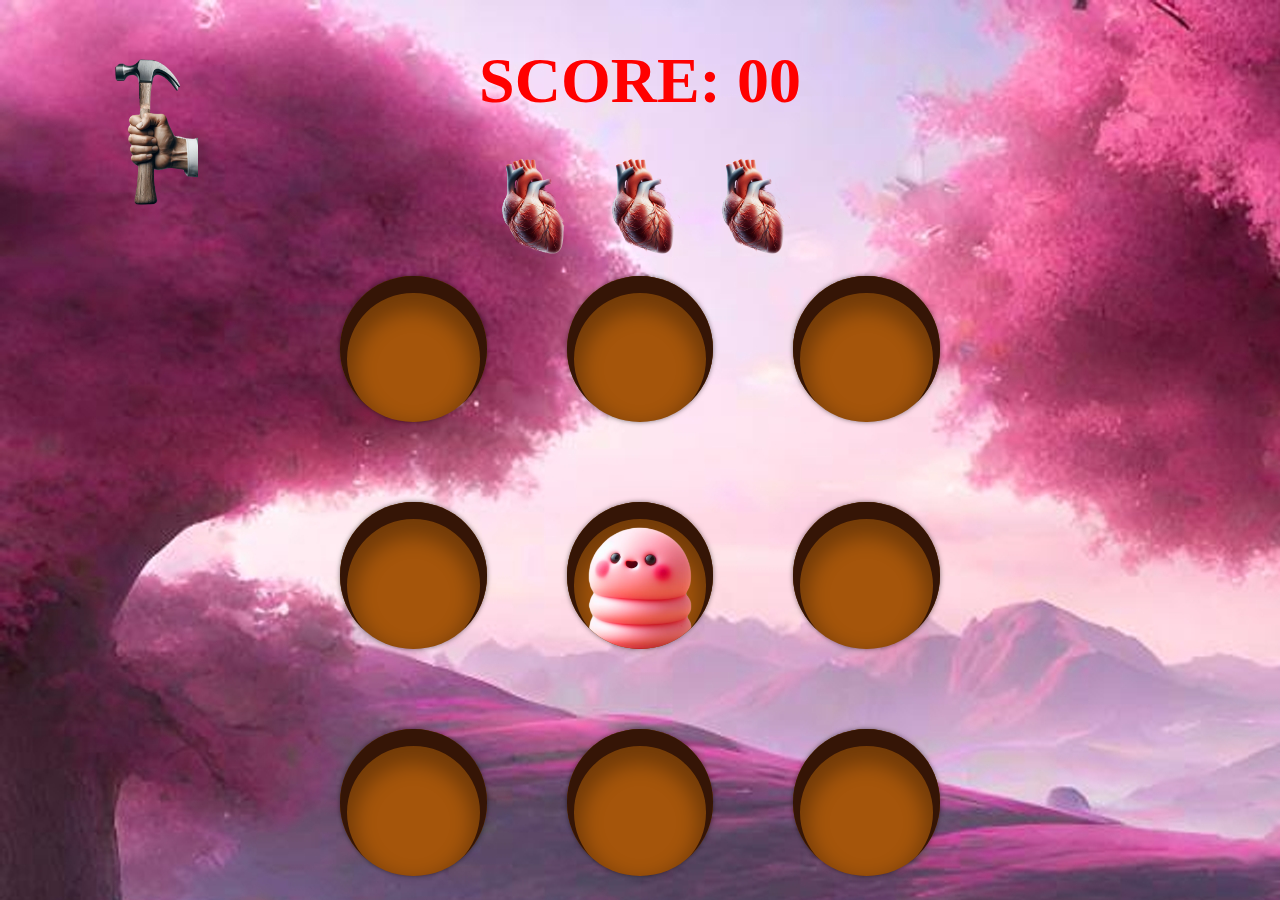
==== index.html @ 669864e5 "Add files via upload" ====
<!DOCTYPE html>
<html lang="en">
<head>
    <meta charset="UTF-8">
    <meta http-equiv="X-UA-Compatible" content="IE=edge">
    <meta name="viewport" content="width=device-width, initial-scale=1.0">
    <link rel="stylesheet" href="style.css">
    <title>Binkyboo's magical world</title>
</head>
<body>
    <audio id="backgroundMusic" src="assets/background-music.mp3" autoplay loop></audio>
    <h1 class="score">SCORE: <span>00</span></h1>
    <div class="hearts">
        <img src="assets/heart.png" alt="heart1">
        <img src="assets/heart.png" alt="heart2">
        <img src="assets/heart.png" alt="heart3">
    </div>
    <div class="board">
        <div class="hole"></div>
        <div class="hole"></div>
        <div class="hole"></div>
        <div class="hole"></div>
        <div class="hole"></div>
        <div class="hole"></div>
        <div class="hole"></div>
        <div class="hole"></div>
        <div class="hole"></div>
    </div>
    <div class="cursor"></div>

    <script src="main.js"></script>
</body>
</html>
---- style.css ----
*{
    margin: 0;
    padding: 0;
}
html, body{
    height: 100%;
}
body{
    font-family: Arial, Helvetica, sans-serif;
    background-image: url('/assets/background.jpeg');
    color: red;
    font-weight: 500;
    display: flex;
    flex-direction: column;
    justify-content: center;
    align-items: center;
    overflow: hidden;
}
.score{
    font-size: 4em;
    margin-bottom: .5em;
}
.board{
    height: 600px;
    width: 600px;
    display: grid;
    grid-template-columns: repeat(3, 1fr);
    grid-template-rows: repeat(3, 1fr);
    gap: 80px;
}
.hole{
    background-color: rgb(165, 85, 11);
    border-radius: 50%;
    box-shadow: inset 0 10px 0 7px rgb(53, 21, 6),
                inset 0 20px 20px 15px rgba(0, 0, 0, .3),
                0 0 5px rgba(0, 0, 0, .5);
    position: relative;
    overflow: hidden;
}
.hole .mole{
    width: 70%;
    position: absolute;
    left: 50%;
    transform: translateX(-50%);
    bottom: 0;
    animation: rise .3s ease-out;
}
@keyframes rise {
    0%{
        transform: translateX(-50%) translateY(100%);
    }
    100%{
        transform: translateX(-50%) translateY(0);
    }
}

.cursor{
    height: 150px;
    width: 140px;
    position: absolute;
    top: 100px;
    left: 100px;
    background-image: url('assets/hammer.png');
    background-size: 100% 100%;
    transform: translate(-30%, -30%);
    transition: transform .1s;
    pointer-events: none;
}
.cursor.active{
    transform: translate(-20%, -20%) rotate(-45deg);
}

.hearts {
    display: flex;
    justify-content: center;
    margin-bottom: 20px; 
}

.hearts img {
    width: 100px; 
    margin: 0 5px; 
    transition: opacity 0.5s ease-in-out;
}

h1 {
    font-size:100px;
    font-family:fantasy;
    padding:20px;
    padding-bottom:5px;
    border-radius:500px;    
}

p {
    transform: translateX(15%);
    font-size:20px; 
}

a {
    font-size:50px;
    color:white;
    font-family:fantasy;
    padding:10px;
    background-color:black;
    border-radius:200px;
    transform: translateX(70%);
    margin-top:30px;
    position:absolute;
    text-decoration:none;
}

.molestory {
    width:35%;
    transform:translateY(-20%);
    margin: 40px;
}

#introbutton {
    transform:translateY(250%)
}

.moleloss {
    width:30%;
    position:absolute;
    transform:translateY(-80%);
}

.molewin {
    width:30%;
    transform:translateY(-20%);
}   

.winbutton {
    bottom:10px;
    transform:translateX(0%);
}
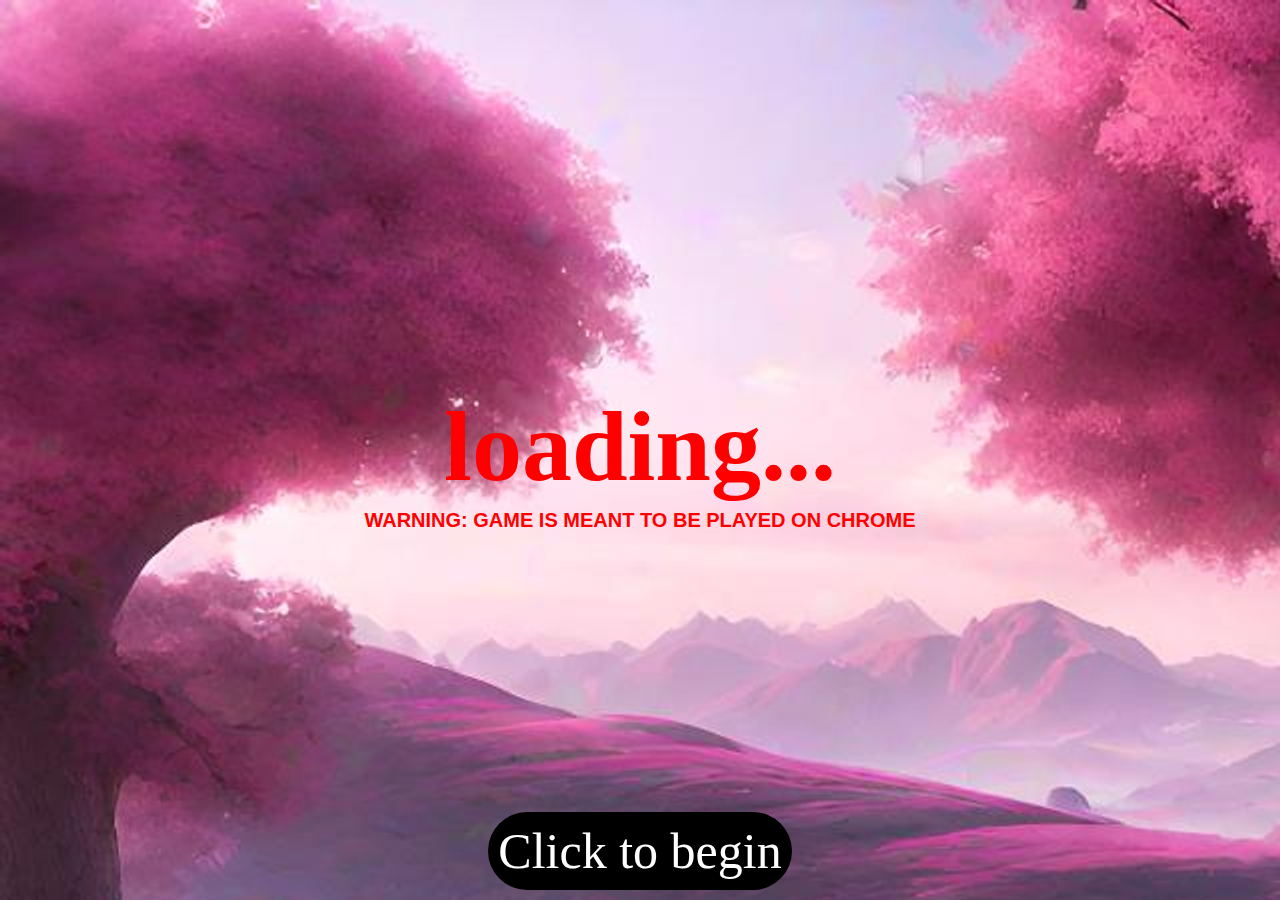
==== commit 8e86df81: "Add files via upload" ====
--- a/index.html
+++ b/index.html
@@ -1,33 +1,15 @@
 <!DOCTYPE html>
 <html lang="en">
+    <!--Een van mijn belangrijkste bronnen voor dit project was mijn broer Sam Whitehead. Hij studeert computer sciences en heeft met kleine dingen geholpen-->
 <head>
     <meta charset="UTF-8">
-    <meta http-equiv="X-UA-Compatible" content="IE=edge">
     <meta name="viewport" content="width=device-width, initial-scale=1.0">
-    <link rel="stylesheet" href="style.css">
-    <title>Binkyboo's magical world</title>
+    <title>Loading</title>
+    <link rel="stylesheet" href="style.css"> 
 </head>
 <body>
-    <audio id="backgroundMusic" src="assets/background-music.mp3" autoplay loop></audio>
-    <h1 class="score">SCORE: <span>00</span></h1>
-    <div class="hearts">
-        <img src="assets/heart.png" alt="heart1">
-        <img src="assets/heart.png" alt="heart2">
-        <img src="assets/heart.png" alt="heart3">
-    </div>
-    <div class="board">
-        <div class="hole"></div>
-        <div class="hole"></div>
-        <div class="hole"></div>
-        <div class="hole"></div>
-        <div class="hole"></div>
-        <div class="hole"></div>
-        <div class="hole"></div>
-        <div class="hole"></div>
-        <div class="hole"></div>
-    </div>
-    <div class="cursor"></div>
-
-    <script src="main.js"></script>
+    <h1>loading...</h1>
+    <p id="warning">WARNING: GAME IS MEANT TO BE PLAYED ON CHROME</p>
+    <a class="winbutton" href="intro.html">Click to begin</a>
 </body>
 </html>--- a/style.css
+++ b/style.css
@@ -53,7 +53,7 @@
         transform: translateX(-50%) translateY(0);
     }
 }
-
+/* Cursor hammer style. Heb ik deze video voor inspiratie gebruikt. Ik heb ook veel overlegd met andere studenten. https://www.google.com/search?sca_esv=bc11e83389bb529e&rlz=1C5CHFA_enNL1072NL1074&sxsrf=ACQVn09a-TrDnkePf6RxaiItMzs-KGFZcg:1711290879884&q=how+to+change+cursor+style+in+css&tbm=vid&source=lnms&prmd=vinbmtz&sa=X&ved=2ahUKEwiOq4Koj42FAxXPhP0HHc8kALYQ0pQJegQIFBAB&biw=1710&bih=896&dpr=2#fpstate=ive&vld=cid:3e82130d,vid:rfpRZ2t_BrQ,st:0 */
 .cursor{
     height: 150px;
     width: 140px;
@@ -134,3 +134,8 @@
     transform:translateX(0%);
 } 
 
+#warning {
+    font-weight:bold;
+    transform:translateX(0%)
+}
+
